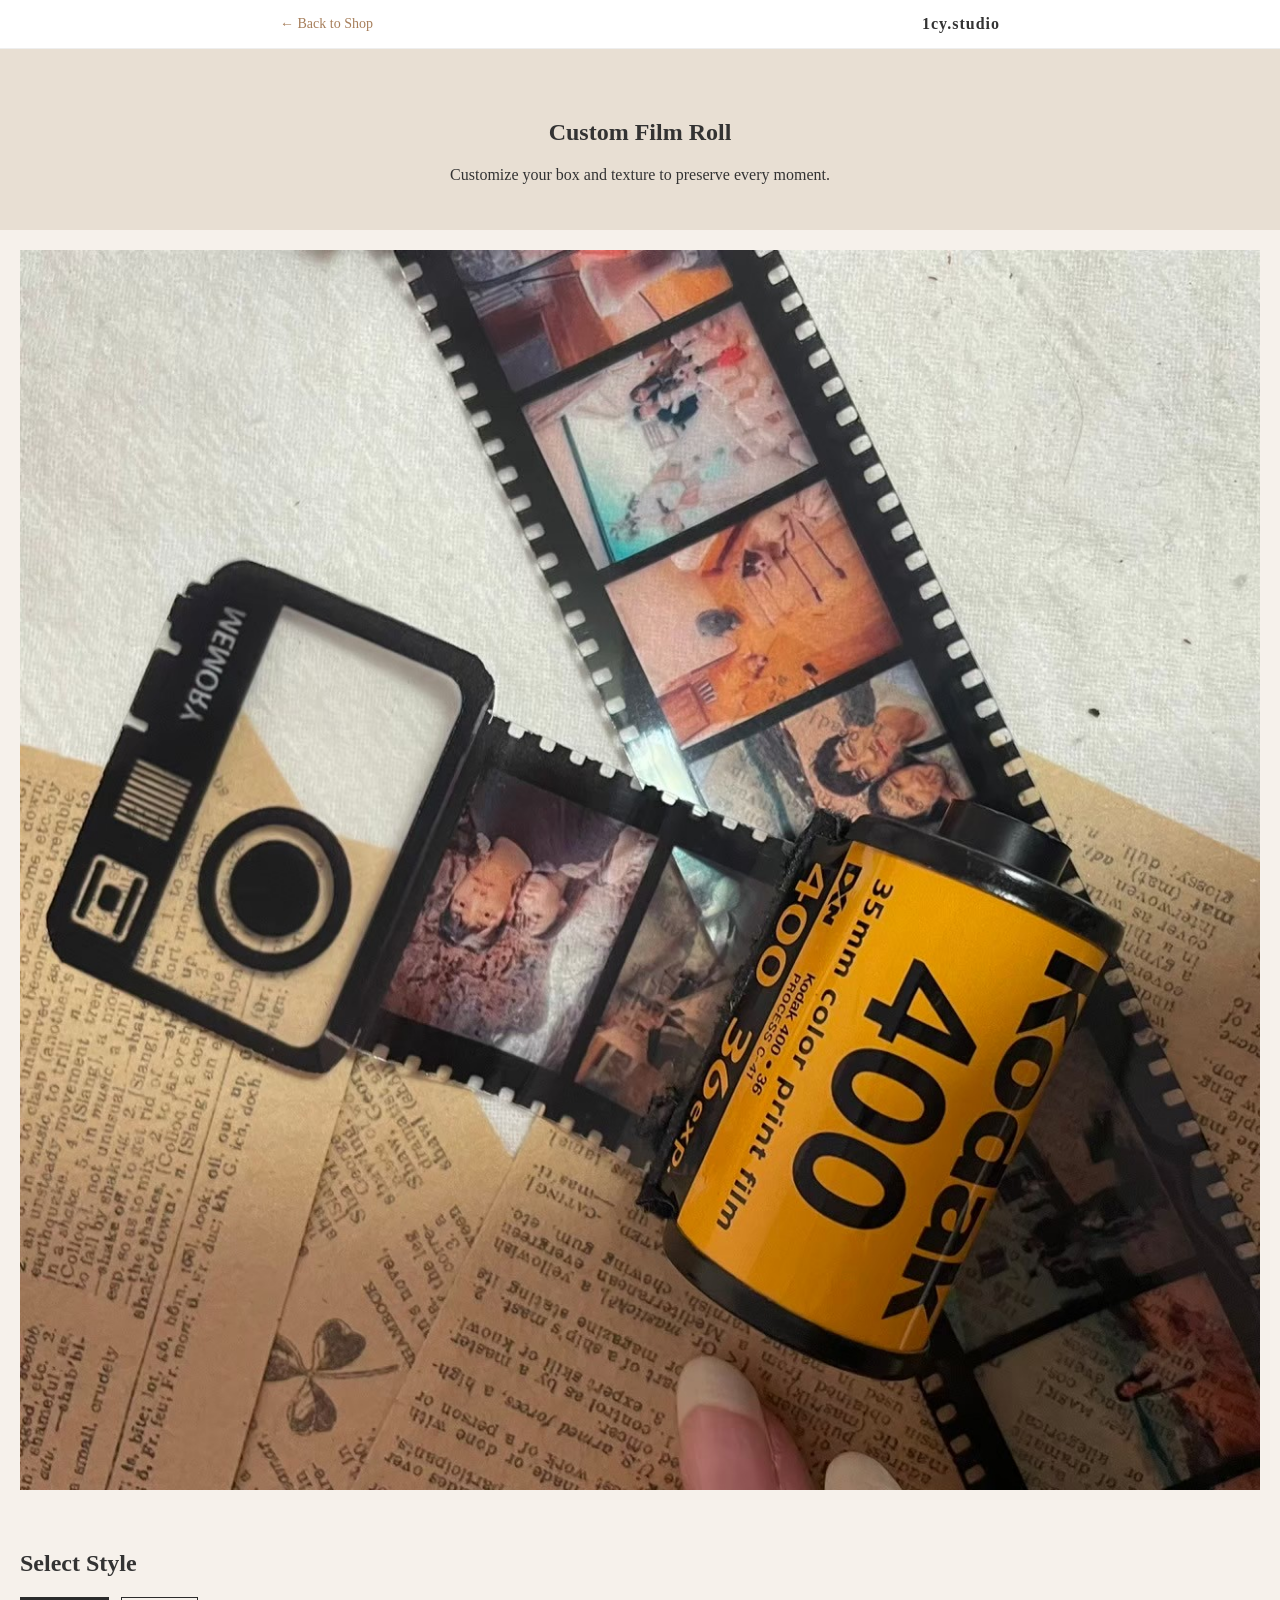
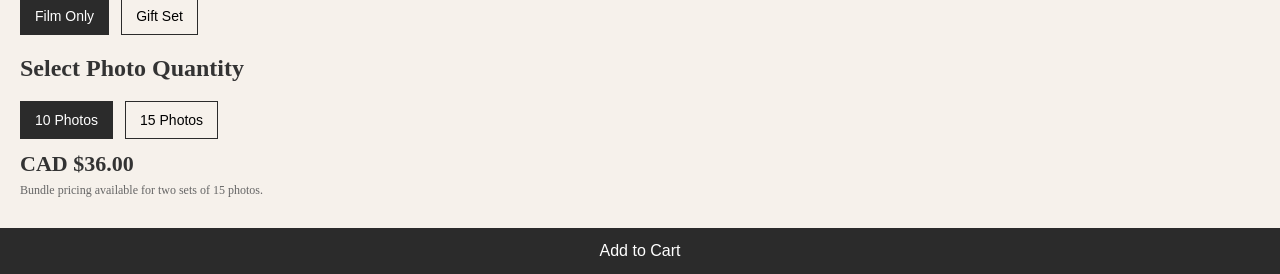
==== product.html @ dd3ad836 "first commit" ====
<!DOCTYPE html>
<html lang="en-CA">
<head>
  <meta charset="UTF-8" />
  <meta name="viewport" content="width=device-width, initial-scale=1.0"/>
  <title>Custom Film Roll | Product</title>
  <link rel="stylesheet" href="style.css">

  
</head>

<body>
<nav class="navbar">
  <div class="nav-container">
    <a href="index.html" class="back-link">← Back to Shop</a>
    <span class="brand-logo">1cy.studio</span>
  </div>
</nav>

    <!-- 商品標題 -->
  <section class="hero">
   <h1 >Custom Film Roll</h1>
    <p >Customize your box and texture to preserve every moment.</p>
  </section>


  
    <div class="products">
       <!-- 商品圖片輪播格子 -->
     <div class="product-image" id="productImageContainer"></div>
      <!-- JS 會動態插入多張圖片 -->
    </div>

  <div class="selection-area">
      <h2>Select Style</h2>
      <div class="option-group" id="styleOptions">
        <button data-style="film" class="active">Film Only</button>
        <button data-style="gift">Gift Set</button>
      </div>
    

    <!-- Gift Box 選擇（Gift Set 才顯示） -->
    <div id="giftBoxSection" style="display:none;">
      <h2>Select Gift Box</h2>
      <div class="option-group" id="giftOptions">
        <button data-gift="camera">Camera Box</button>
        <button data-gift="treasure">Treasure Chest</button>
      </div>
    </div>

    <!-- Photo Quantity -->
    <div >
      <h2>Select Photo Quantity</h2>
      <div class="option-group" id="quantityOptions">
        <button data-qty="10" class="active">10 Photos</button>
        <button data-qty="15">15 Photos</button>
      </div>

      <div class="price" id="priceDisplay">CAD $369+</div>
      <p class="note">Bundle pricing available for two sets of 15 photos.</p>
    </div>
  </div>

    <!-- 立即下單按鈕 -->
    <div class="cta">
  <a href="cart.html">
    <button>Add to Cart</button>
  </a>
</div>

  

  <script>
    // ========= 價格表 =========
   const pricingTable = {
  // 款式 1: 純膠卷 (Film Only)
  film: { 10: 36, 15: 399 },

  // 款式 2: 禮盒裝 (Gift Set) - 這裡拆解成具體的盒子種類
  camera: { 10: 469, 15: 499 },
  treasure: { 10: 489, 15: 529 }
};

    // ========= 圖片陣列 =========
    const productImages = {
      film: ["images/film1.jpg", "images/film2.jpg", "images/film3.jpg"],
      gift: {
        camera: ["images/gift-camera1.jpg", "images/gift-camera2.jpg"],
        treasure: ["images/gift-treasure1.jpg", "images/gift-treasure2.jpg"]
      }
    };

    // ========= 選項狀態 =========
    const selectedOption = {style:'film', giftBox:null, quantity:10};

    // ========= 輪播控制 =========
    let currentSlide = 0;
    let slideInterval;

    function showSlides(images){
      const container = document.getElementById('productImageContainer');
      container.innerHTML = ''; // 清空舊圖

      images.forEach((src, idx) => {
        const img = document.createElement('img');
        img.src = src;
        if(idx===0) img.classList.add('active');
        container.appendChild(img);
      });

      // 清除舊輪播
      if(slideInterval) clearInterval(slideInterval);
      currentSlide = 0;

      // 每 3 秒切換
      slideInterval = setInterval(()=>{
        const imgs = container.querySelectorAll('img');
        imgs.forEach(i=>i.classList.remove('active'));
        currentSlide = (currentSlide + 1) % imgs.length;
        imgs[currentSlide].classList.add('active');
      }, 3000);
    }

    // ========= 更新價格和圖片 =========
   function updatePrice() {
  let price = null;
  const qty = selectedOption.quantity;

  if (selectedOption.style === 'film') {
    // 1. 如果選純膠卷，直接讀取 film
    price = pricingTable.film[qty];
    showSlides(productImages.film);
  } else if (selectedOption.style === 'gift') {
    // 2. 如果選禮盒，判斷目前選了哪種盒子
    if (selectedOption.giftBox) {
      price = pricingTable[selectedOption.giftBox][qty];
      showSlides(productImages.gift[selectedOption.giftBox]);
    } else {
      // 如果還沒選盒子，可以顯示一個起跳價或提示
      price = null;
    }
  }

  // 更新畫面顯示
  const priceDisplay = document.getElementById('priceDisplay');
  priceDisplay.textContent = price ? `CAD $${price}.00` : 'Please select a box style';
}

    // ========= Style 選擇事件 =========
    document.querySelectorAll('#styleOptions button').forEach(btn=>{
      btn.addEventListener('click', ()=>{
        document.querySelectorAll('#styleOptions button').forEach(b=>b.classList.remove('active'));
        btn.classList.add('active');

        selectedOption.style = btn.dataset.style;

        if(selectedOption.style==='gift'){
          giftBoxSection.style.display = 'block';
        }else{
          giftBoxSection.style.display = 'none';
          selectedOption.giftBox = null;
        }

        updatePrice();
      });
    });

    // ========= Gift Box 選擇事件 =========
    document.querySelectorAll('#giftOptions button').forEach(btn=>{
      btn.addEventListener('click', ()=>{
        document.querySelectorAll('#giftOptions button').forEach(b=>b.classList.remove('active'));
        btn.classList.add('active');

        selectedOption.giftBox = btn.dataset.gift;
        updatePrice();
      });
    });

    // ========= Photo Quantity 選擇事件 =========
    document.querySelectorAll('#quantityOptions button').forEach(btn=>{
      btn.addEventListener('click', ()=>{
        document.querySelectorAll('#quantityOptions button').forEach(b=>b.classList.remove('active'));
        btn.classList.add('active');

        selectedOption.quantity = btn.dataset.qty;
        updatePrice();
      });
    });

    updatePrice(); // 初始載入
  </script>
</body>
</html>
---- style.css ----
/* ===== index ===== */
    .hero {
      text-align: center;
      padding: 50px 20px 30px;
      background-color: #e8dfd3; /* 淡復古背景 */}

    .h1 {font-size: 2.5rem;margin: 0 0 10px;}
    h2 {font-size: 18px；margin-bottom: 12px;}
    .p {font-size: 1.2rem; line-height: 1.6；color: #555;}

  /* ===== 商品區塊 ===== */
    .products {display: flex;flex-wrap: wrap;justify-content: center;gap: 20px;padding: 20px;}

    .product-card {
      background-color: #fff8f0;
      border: 1px solid #d1c4b2;
      border-radius: 10px;
      width: 280px;
      overflow: hidden;
      box-shadow: 2px 2px 10px rgba(0,0,0,0.1);
      transition: transform 0.2s; 
    position: relative; /* 必加！讓按鈕以這張卡片為基準 */
    min-height: 400px;  /* 建議設定一個最小高度，避免卡片太矮擠到文字 */
    padding-bottom: 60px; /* 重要：留出空間給底部的按鈕，才不會遮到文字 */}

    .product-card:hover {
      transform: translateY(-5px);}

  /* 畫框*/
      .index-image {width: 100%;aspect-ratio: 1 / 1;background-color: #ddd; overflow: hidden;position: relative;opacity: 1 }
  /* 畫布*/
      .index-image img { width: 100%; height: 100%;object-fit: cover; /* 讓照片填滿格子 */opacity: 1 !important; /* 確保照片不是透明的 */display: block;}

    .product-info { padding: 15px;}

    .product-info h3 { margin: 0 0 10px;font-size: 1.2rem;}

    .product-info p {margin: 5px 0;font-size: 0.95rem;color: #555;}

    .btn-order {
      position: absolute; /* 絕對定位 */
      left: 20px;         /* 距離左邊 20px (跟你的 padding 一致) */
      bottom: 20px;       /* 距離底部 20px */
      margin-top: 10px;
      padding: 8px 15px;
      background-color: #a77f5b;
      color: #fff;
      border-radius: 5px;
      font-weight: bold; }

    /* ===== 優勢區 ===== */
    .advantages {
      display: flex;
      justify-content: center;
      gap: 40px;
      text-align: center;
      padding: 40px 20px;
      background-color: #e8dfd3;}

    .advantage { max-width: 200px; }

    .advantage h4 {  margin-bottom: 8px;font-size: 1.1rem;}

    /* ===== 頁尾 ===== */
    footer {
      text-align: center;
      padding: 30px 20px;
      font-size: 0.9rem;
      background-color: #f1ece3;
      color: #555; }



/* ===== product ===== */
/*左列表 */
.navbar {
  width: 100%;
  background-color: #fff;
  border-bottom: 1px solid #eee;
  padding: 15px 0;
  position: sticky; /* 捲動時固定在頂部 */
  top: 0;
  z-index: 1000;}

.nav-container {
  max-width: 720px; /* 與你的 selection-area 一致 */
  margin: 0 auto;
  padding: 0 20px; /* 這裡的 20px 確保左右對齊 */
  display: flex;
  justify-content: space-between; /* 讓返回鍵在左，品牌名在右 */
  align-items: center;}

.back-link {
  text-decoration: none;
  color: #a77f5b; /* 使用你原本的棕色調 */
  font-size: 14px;
  font-weight: 500;
  transition: opacity 0.2s;}

.back-link:hover { opacity: 0.7;}

.brand-logo {
  font-size: 16px;
  font-weight: bold;
  letter-spacing: 1px;
  color: #333;}





/* ===== 全局設定 ===== */
    body {font-family: "Georgia", serif;
      background-color: #f6f1eb; /* 復古紙張色 */
      color: #333;
      margin: 0;
      padding: 0; }

    a {text-decoration: none;
      color: inherit;}


    /* product.html */
    
    /* ========= 商品主圖 ========= */
    .product-image {
      width: 100%;
      aspect-ratio: 1/1;  /* 強制 1:1 */
      background: #ddd;
      margin-bottom: 20px;
      overflow: hidden;
      position: relative;}

    .product-image img {
      width: 100%;
      height: 100%;
      object-fit: cover;
      position: absolute;
      top: 0;
      left: 0;
      transition: opacity 0.5s ease-in-out;
      opacity: 0;}

    .product-image img.active { opacity: 1;}

    .selection-area {padding-left: 20px;
  padding-right: 20px;
  box-sizing: border-box;}

 
    /* ========= 選項按鈕 ========= */
    .option-group {
      display: flex;
      gap: 12px;
      flex-wrap: wrap; }

    .option-group button {
      padding: 10px 14px;
      border: 1px solid #2b2b2b;
      background: transparent;
      font-size: 14px;
      cursor: pointer;}

    .option-group button.active {
      background: #2b2b2b;
      color: #fff; }

    /* ========= 價格 ========= */
    .price {
      font-size: 22px;
      margin-top: 12px;
      font-weight: bold;}

    .note {
      font-size: 12px;
      color: #666;
      margin-top: 6px;}

    /* ========= 下單按鈕 ========= */
    .cta { margin-top: 30px;}

    .cta button {
      width: 100%;
      padding: 14px;
      background: #2b2b2b;
      color: #fff;
      border: none;
      font-size: 16px;
      cursor: pointer; }
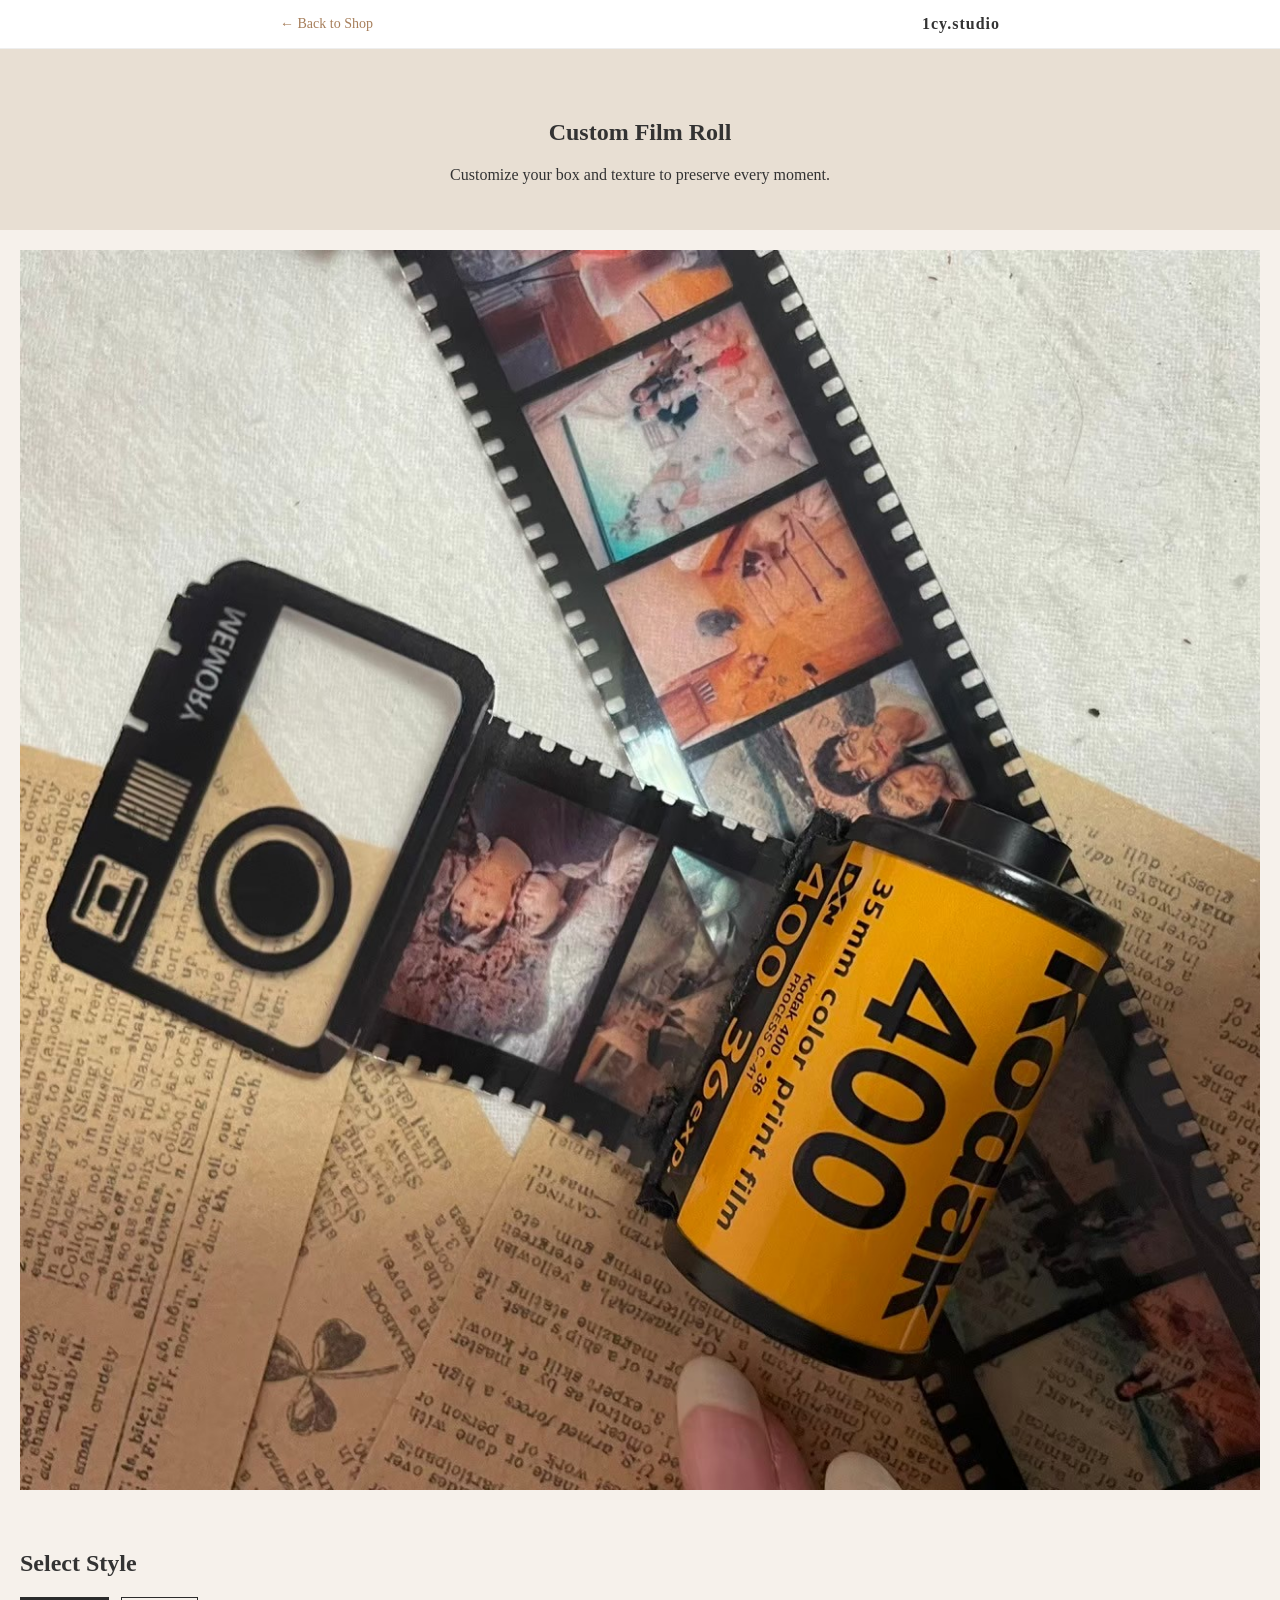
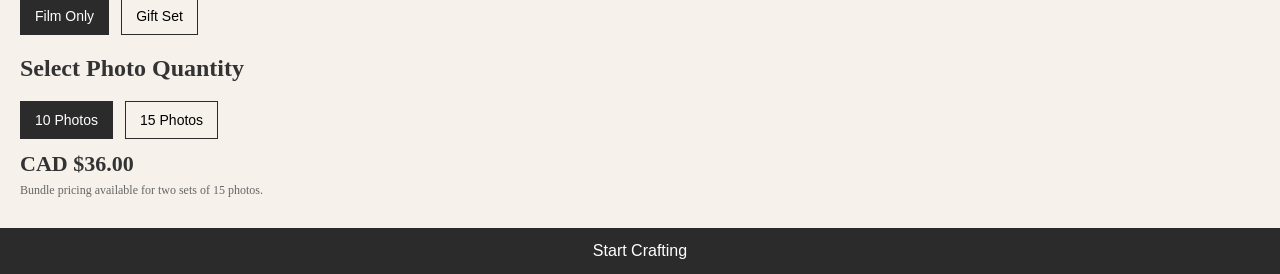
==== commit 76e524d8: "更新內容" ====
--- a/product.html
+++ b/product.html
@@ -63,8 +63,8 @@
 
     <!-- 立即下單按鈕 -->
     <div class="cta">
-  <a href="cart.html">
-    <button>Add to Cart</button>
+  <a href="Roll Crafting.html">
+    <button>Start Crafting</button>
   </a>
 </div>
 
